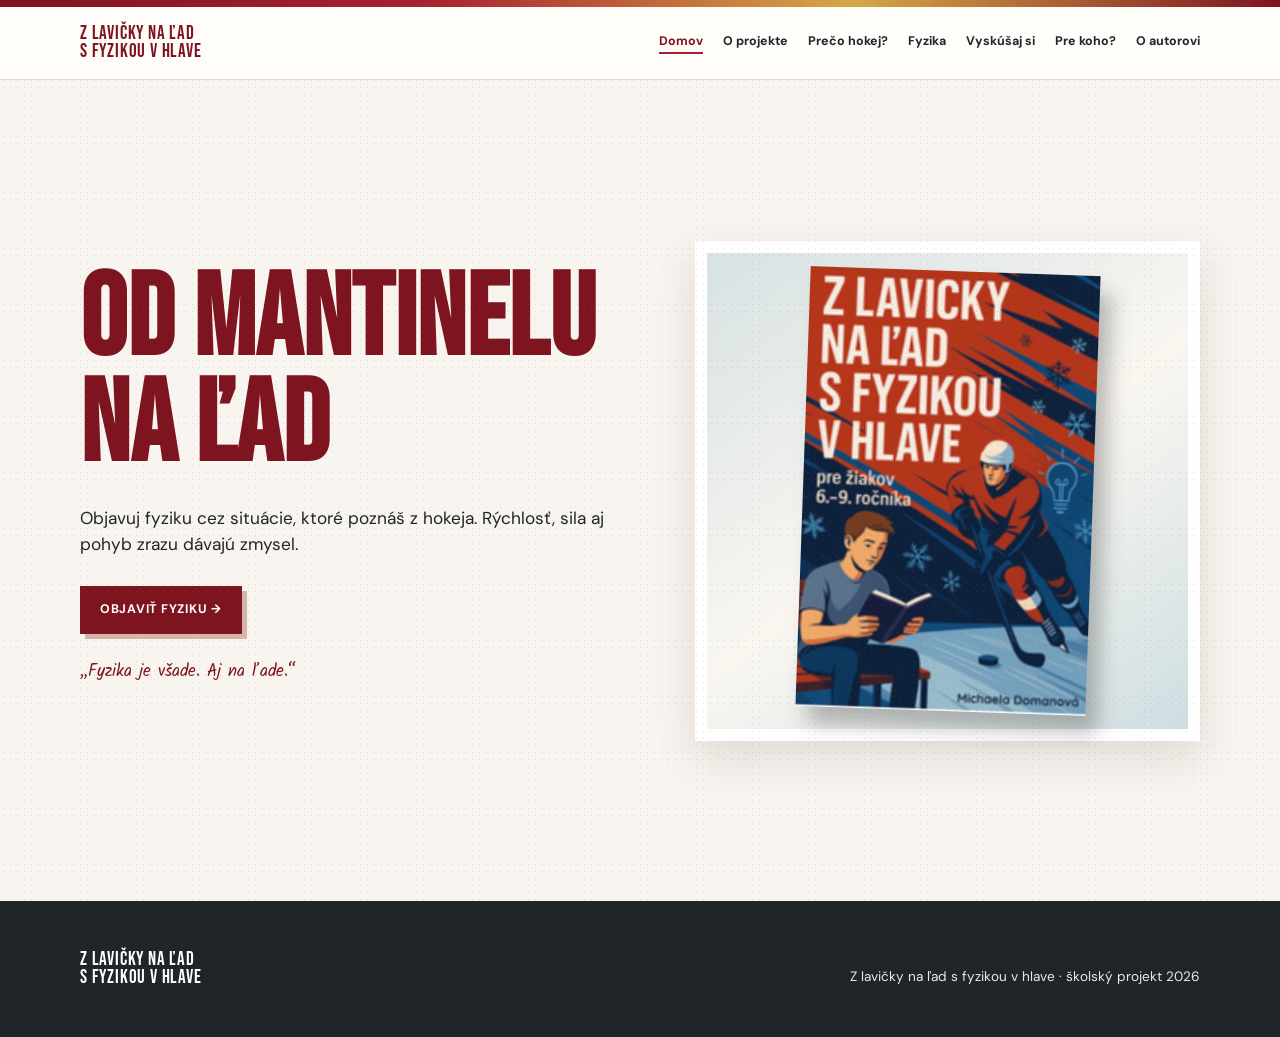
==== index.html @ c888307f "Pridať podstránku O autorovi" ====
<!doctype html><html lang="sk"><head><meta charset="utf-8"><meta name="viewport" content="width=device-width,initial-scale=1"><meta name="description" content="Z lavičky na ľad s fyzikou v hlave – školský projekt o fyzike v hokeji."><title>Z lavičky na ľad s fyzikou v hlave</title><link rel="stylesheet" href="styles.css"></head><body><div class="topline"></div><header><nav class="container"><a class="brand" href="index.html">Z LAVIČKY NA ĽAD<br>S FYZIKOU V HLAVE</a><div class="links"><a class="active" href="index.html">Domov</a><a href="o-projekte.html">O projekte</a><a href="preco-hokej.html">Prečo hokej?</a><a href="fyzika.html">Fyzika</a><a href="vyskusaj-si.html">Vyskúšaj si</a><a href="pre-koho.html">Pre koho?</a><a href="o-autorovi.html">O autorovi</a></div></nav></header><main><section class="hero container"><div><h1>OD MANTINELU<br>NA ĽAD</h1><p>Objavuj fyziku cez situácie, ktoré poznáš z hokeja. Rýchlosť, sila aj pohyb zrazu dávajú zmysel.</p><a class="button" href="fyzika.html">Objaviť fyziku →</a><p class="hand">„Fyzika je všade. Aj na ľade.“</p></div><div class="hero-art"><img class="book-cover" src="obal-knihy.png" alt="Obálka knihy Z lavičky na ľad s fyzikou v hlave"></div></section></main><footer><div class="container"><a class="brand" href="index.html">Z LAVIČKY NA ĽAD<br>S FYZIKOU V HLAVE</a><p>Z lavičky na ľad s fyzikou v hlave · školský projekt 2026</p></div></footer></body></html>
---- styles.css ----
@import url('https://fonts.googleapis.com/css2?family=Bebas+Neue&family=DM+Sans:wght@400;500;600;700&family=Kalam:wght@300;400;700&display=swap');
:root{--wine:#7d1420;--red:#a92130;--ink:#20252a;--cream:#f8f4ef;--paper:#fffdfa;--line:#e4d9d0;--shadow:0 16px 40px rgba(57,35,26,.12)}*{box-sizing:border-box}body{margin:0;font-family:'DM Sans',sans-serif;color:var(--ink);background:var(--cream);line-height:1.55}body:before{content:"";position:fixed;inset:0;pointer-events:none;opacity:.2;background-image:radial-gradient(#7d6255 .55px,transparent .55px);background-size:7px 7px;z-index:5}.container{width:min(1120px,calc(100% - 40px));margin:auto}.topline{height:7px;background:linear-gradient(90deg,var(--wine),var(--red),#d5a847,var(--wine))}header{position:sticky;top:0;z-index:10;background:rgba(255,253,250,.94);backdrop-filter:blur(10px);border-bottom:1px solid var(--line)}nav{min-height:72px;display:flex;align-items:center;justify-content:space-between;gap:24px}.brand{color:var(--wine);font-family:'Bebas Neue',sans-serif;letter-spacing:.8px;font-size:1.2rem;line-height:.95;max-width:190px;text-decoration:none}.links{display:flex;gap:20px;flex-wrap:wrap;justify-content:flex-end}.links a{color:var(--ink);text-decoration:none;font-size:.78rem;font-weight:700}.links a:hover,.links a.active{color:var(--wine);border-bottom:2px solid var(--red)}h1,h2,h3{margin:0;font-family:'Bebas Neue',sans-serif;line-height:.92;letter-spacing:.5px}h1{font-size:clamp(4rem,9vw,8.4rem);color:var(--wine)}h2{font-size:clamp(2.7rem,5vw,4.6rem);color:var(--wine)}h3{font-size:1.65rem;color:var(--wine)}.eyebrow{display:inline-flex;gap:8px;margin-bottom:14px;color:var(--wine);font-size:.78rem;font-weight:700;text-transform:uppercase;letter-spacing:.12em}.eyebrow:before{content:"";width:28px;border-top:3px solid var(--red);margin-top:.55em}.button{display:inline-flex;gap:10px;align-items:center;background:var(--wine);color:#fff;padding:14px 20px;text-decoration:none;text-transform:uppercase;letter-spacing:.06em;font-size:.78rem;font-weight:700;box-shadow:5px 5px 0 #d6b6aa}.hero{min-height:calc(100vh - 79px);display:grid;grid-template-columns:1.06fr .94fr;gap:46px;align-items:center;padding:70px 0}.hero p,.page-hero p{max-width:620px;font-size:1.08rem;margin:25px 0 28px}.hand{font-family:'Kalam',cursive;font-size:1.4rem;color:var(--wine)}.hero-art{min-height:500px;display:grid;place-items:center;background:linear-gradient(145deg,#d8e2e4,#faf7f1 52%,#cfdee2);border:12px solid #fff;box-shadow:var(--shadow)}.book-cover{display:block;width:min(76%,350px);max-height:440px;object-fit:contain;filter:drop-shadow(12px 17px 10px rgba(0,0,0,.25));transform:rotate(2deg)}section{padding:100px 0}.page-hero{padding:85px 0 45px;background:linear-gradient(135deg,#fffdfa,#f2e5dd)}.intro,.steps{display:grid;grid-template-columns:.85fr 1.15fr;gap:70px;align-items:start}.intro p{font-size:1.1rem}.note{border-left:5px solid var(--red);padding:18px 21px;background:#f2e9e1;margin-top:30px;font-family:'Kalam',cursive;font-size:1.2rem;color:var(--wine)}.physics{background:var(--paper);border-block:1px solid var(--line)}.cards{display:grid;grid-template-columns:repeat(4,1fr);gap:16px}.card{background:#f7eeea;padding:22px;min-height:220px;border:1px solid #eee2dc}.card:hover{transform:translateY(-7px);box-shadow:var(--shadow)}.icon{font-size:2.8rem;display:block;margin-bottom:24px}.card p{font-size:.88rem;margin:10px 0}.step-list{display:grid;gap:16px}.step{display:grid;grid-template-columns:48px 1fr;gap:16px;align-items:center;padding:12px 0;border-bottom:1px solid var(--line)}.number{display:grid;place-items:center;width:42px;height:42px;border-radius:50%;background:var(--wine);color:#fff;font-weight:700}.step p{margin:2px 0;font-size:.9rem}.formula{background:var(--wine);color:#fff;padding:38px;box-shadow:var(--shadow)}.formula h3{color:#fff;font-size:2.25rem}.equation{font-family:'Kalam',cursive;font-size:2rem;margin:20px 0;border-block:1px solid rgba(255,255,255,.4);padding:12px 0}.calculator{background:var(--paper)}.calculator-box{max-width:760px;margin:auto;padding:36px;background:#f4ece7;border:1px solid var(--line);box-shadow:var(--shadow)}.fields{display:grid;grid-template-columns:1fr 1fr auto;gap:14px;align-items:end}label{display:grid;gap:7px;color:var(--wine);font-size:.78rem;font-weight:700;text-transform:uppercase}input{width:100%;border:1px solid #cbaaa3;background:#fff;padding:13px;font:inherit}button{border:0;cursor:pointer;font:inherit}.result{min-height:55px;padding-top:15px;font-size:1.15rem;font-weight:700;color:var(--wine)}.audiences{background:linear-gradient(135deg,#edf4f5,#fffdf8)}.audience-grid{display:grid;grid-template-columns:repeat(3,1fr);gap:18px}.audience{background:rgba(255,255,255,.75);padding:28px;border-top:5px solid var(--wine)}.audience:nth-child(2){border-color:#31677a}.audience:nth-child(3){border-color:#345c4a}.audience ul{padding-left:20px;font-size:.9rem}.next-page{display:flex;justify-content:space-between;gap:16px;padding:38px 0 90px;align-items:center}footer{background:#20252a;color:#eee8e3;padding:50px 0}footer .container{display:flex;justify-content:space-between;align-items:end;gap:30px}footer p{margin:0;font-size:.85rem}footer .brand{color:#fff}@media(max-width:800px){.links{gap:12px}.links a{font-size:.7rem}.hero,.intro,.steps{grid-template-columns:1fr;gap:36px}.hero{padding:45px 0}.hero-art{min-height:390px;order:-1}.cards{grid-template-columns:1fr 1fr}.fields,.audience-grid{grid-template-columns:1fr}section{padding:70px 0}}@media(max-width:480px){.container{width:min(100% - 28px,1120px)}nav{padding:12px 0;align-items:flex-start}.brand{font-size:1.05rem}.links{gap:8px;max-width:210px}.links a{font-size:.66rem}.cards{grid-template-columns:1fr}h1{font-size:4rem}.next-page,footer .container{align-items:flex-start;flex-direction:column}}
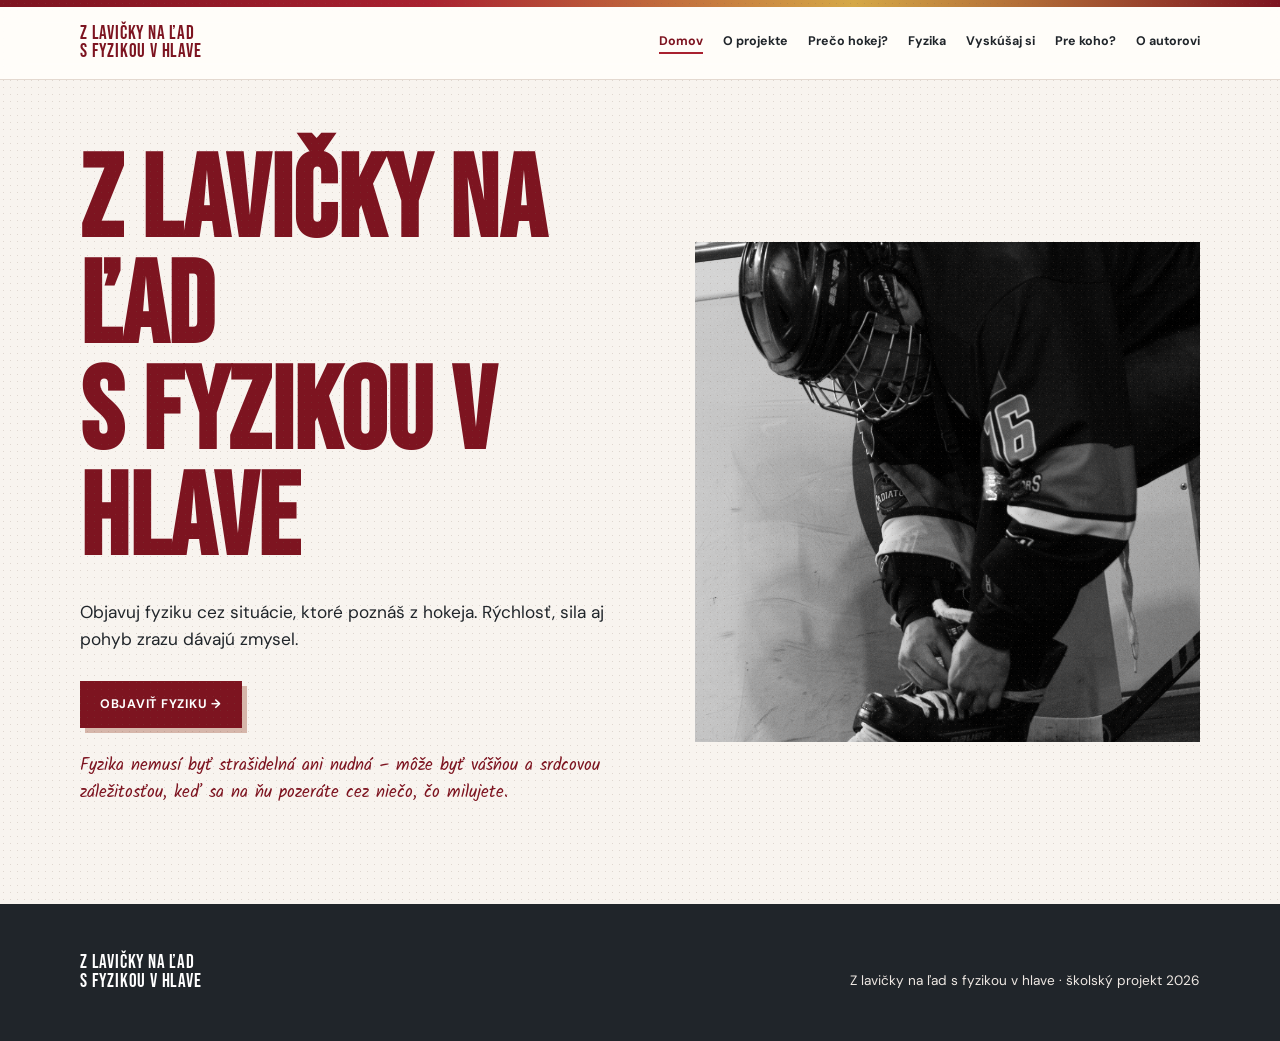
==== commit ad74a126: "Upraviť domovskú stránku" ====
--- a/index.html
+++ b/index.html
@@ -1 +1 @@
-<!doctype html><html lang="sk"><head><meta charset="utf-8"><meta name="viewport" content="width=device-width,initial-scale=1"><meta name="description" content="Z lavičky na ľad s fyzikou v hlave – školský projekt o fyzike v hokeji."><title>Z lavičky na ľad s fyzikou v hlave</title><link rel="stylesheet" href="styles.css"></head><body><div class="topline"></div><header><nav class="container"><a class="brand" href="index.html">Z LAVIČKY NA ĽAD<br>S FYZIKOU V HLAVE</a><div class="links"><a class="active" href="index.html">Domov</a><a href="o-projekte.html">O projekte</a><a href="preco-hokej.html">Prečo hokej?</a><a href="fyzika.html">Fyzika</a><a href="vyskusaj-si.html">Vyskúšaj si</a><a href="pre-koho.html">Pre koho?</a><a href="o-autorovi.html">O autorovi</a></div></nav></header><main><section class="hero container"><div><h1>OD MANTINELU<br>NA ĽAD</h1><p>Objavuj fyziku cez situácie, ktoré poznáš z hokeja. Rýchlosť, sila aj pohyb zrazu dávajú zmysel.</p><a class="button" href="fyzika.html">Objaviť fyziku →</a><p class="hand">„Fyzika je všade. Aj na ľade.“</p></div><div class="hero-art"><img class="book-cover" src="obal-knihy.png" alt="Obálka knihy Z lavičky na ľad s fyzikou v hlave"></div></section></main><footer><div class="container"><a class="brand" href="index.html">Z LAVIČKY NA ĽAD<br>S FYZIKOU V HLAVE</a><p>Z lavičky na ľad s fyzikou v hlave · školský projekt 2026</p></div></footer></body></html>
+<!doctype html><html lang="sk"><head><meta charset="utf-8"><meta name="viewport" content="width=device-width,initial-scale=1"><meta name="description" content="Z lavičky na ľad s fyzikou v hlave – školský projekt o fyzike v hokeji."><title>Z lavičky na ľad s fyzikou v hlave</title><link rel="stylesheet" href="styles.css"></head><body><div class="topline"></div><header><nav class="container"><a class="brand" href="index.html">Z LAVIČKY NA ĽAD<br>S FYZIKOU V HLAVE</a><div class="links"><a class="active" href="index.html">Domov</a><a href="o-projekte.html">O projekte</a><a href="preco-hokej.html">Prečo hokej?</a><a href="fyzika.html">Fyzika</a><a href="vyskusaj-si.html">Vyskúšaj si</a><a href="pre-koho.html">Pre koho?</a><a href="o-autorovi.html">O autorovi</a></div></nav></header><main><section class="hero container"><div><h1>Z LAVIČKY NA ĽAD<br>S FYZIKOU V HLAVE</h1><p>Objavuj fyziku cez situácie, ktoré poznáš z hokeja. Rýchlosť, sila aj pohyb zrazu dávajú zmysel.</p><a class="button" href="fyzika.html">Objaviť fyziku →</a><p class="hand">Fyzika nemusí byť strašidelná ani nudná – môže byť vášňou a srdcovou záležitosťou, keď sa na ňu pozeráte cez niečo, čo milujete.</p></div><div class="hero-art"><img class="hero-photo" src="hokejista.jpg" alt="Hokejista pri obúvaní korčule"></div></section></main><footer><div class="container"><a class="brand" href="index.html">Z LAVIČKY NA ĽAD<br>S FYZIKOU V HLAVE</a><p>Z lavičky na ľad s fyzikou v hlave · školský projekt 2026</p></div></footer></body></html>
--- a/styles.css
+++ b/styles.css
@@ -1,2 +1,2 @@
 @import url('https://fonts.googleapis.com/css2?family=Bebas+Neue&family=DM+Sans:wght@400;500;600;700&family=Kalam:wght@300;400;700&display=swap');
-:root{--wine:#7d1420;--red:#a92130;--ink:#20252a;--cream:#f8f4ef;--paper:#fffdfa;--line:#e4d9d0;--shadow:0 16px 40px rgba(57,35,26,.12)}*{box-sizing:border-box}body{margin:0;font-family:'DM Sans',sans-serif;color:var(--ink);background:var(--cream);line-height:1.55}body:before{content:"";position:fixed;inset:0;pointer-events:none;opacity:.2;background-image:radial-gradient(#7d6255 .55px,transparent .55px);background-size:7px 7px;z-index:5}.container{width:min(1120px,calc(100% - 40px));margin:auto}.topline{height:7px;background:linear-gradient(90deg,var(--wine),var(--red),#d5a847,var(--wine))}header{position:sticky;top:0;z-index:10;background:rgba(255,253,250,.94);backdrop-filter:blur(10px);border-bottom:1px solid var(--line)}nav{min-height:72px;display:flex;align-items:center;justify-content:space-between;gap:24px}.brand{color:var(--wine);font-family:'Bebas Neue',sans-serif;letter-spacing:.8px;font-size:1.2rem;line-height:.95;max-width:190px;text-decoration:none}.links{display:flex;gap:20px;flex-wrap:wrap;justify-content:flex-end}.links a{color:var(--ink);text-decoration:none;font-size:.78rem;font-weight:700}.links a:hover,.links a.active{color:var(--wine);border-bottom:2px solid var(--red)}h1,h2,h3{margin:0;font-family:'Bebas Neue',sans-serif;line-height:.92;letter-spacing:.5px}h1{font-size:clamp(4rem,9vw,8.4rem);color:var(--wine)}h2{font-size:clamp(2.7rem,5vw,4.6rem);color:var(--wine)}h3{font-size:1.65rem;color:var(--wine)}.eyebrow{display:inline-flex;gap:8px;margin-bottom:14px;color:var(--wine);font-size:.78rem;font-weight:700;text-transform:uppercase;letter-spacing:.12em}.eyebrow:before{content:"";width:28px;border-top:3px solid var(--red);margin-top:.55em}.button{display:inline-flex;gap:10px;align-items:center;background:var(--wine);color:#fff;padding:14px 20px;text-decoration:none;text-transform:uppercase;letter-spacing:.06em;font-size:.78rem;font-weight:700;box-shadow:5px 5px 0 #d6b6aa}.hero{min-height:calc(100vh - 79px);display:grid;grid-template-columns:1.06fr .94fr;gap:46px;align-items:center;padding:70px 0}.hero p,.page-hero p{max-width:620px;font-size:1.08rem;margin:25px 0 28px}.hand{font-family:'Kalam',cursive;font-size:1.4rem;color:var(--wine)}.hero-art{min-height:500px;display:grid;place-items:center;background:linear-gradient(145deg,#d8e2e4,#faf7f1 52%,#cfdee2);border:12px solid #fff;box-shadow:var(--shadow)}.book-cover{display:block;width:min(76%,350px);max-height:440px;object-fit:contain;filter:drop-shadow(12px 17px 10px rgba(0,0,0,.25));transform:rotate(2deg)}section{padding:100px 0}.page-hero{padding:85px 0 45px;background:linear-gradient(135deg,#fffdfa,#f2e5dd)}.intro,.steps{display:grid;grid-template-columns:.85fr 1.15fr;gap:70px;align-items:start}.intro p{font-size:1.1rem}.note{border-left:5px solid var(--red);padding:18px 21px;background:#f2e9e1;margin-top:30px;font-family:'Kalam',cursive;font-size:1.2rem;color:var(--wine)}.physics{background:var(--paper);border-block:1px solid var(--line)}.cards{display:grid;grid-template-columns:repeat(4,1fr);gap:16px}.card{background:#f7eeea;padding:22px;min-height:220px;border:1px solid #eee2dc}.card:hover{transform:translateY(-7px);box-shadow:var(--shadow)}.icon{font-size:2.8rem;display:block;margin-bottom:24px}.card p{font-size:.88rem;margin:10px 0}.step-list{display:grid;gap:16px}.step{display:grid;grid-template-columns:48px 1fr;gap:16px;align-items:center;padding:12px 0;border-bottom:1px solid var(--line)}.number{display:grid;place-items:center;width:42px;height:42px;border-radius:50%;background:var(--wine);color:#fff;font-weight:700}.step p{margin:2px 0;font-size:.9rem}.formula{background:var(--wine);color:#fff;padding:38px;box-shadow:var(--shadow)}.formula h3{color:#fff;font-size:2.25rem}.equation{font-family:'Kalam',cursive;font-size:2rem;margin:20px 0;border-block:1px solid rgba(255,255,255,.4);padding:12px 0}.calculator{background:var(--paper)}.calculator-box{max-width:760px;margin:auto;padding:36px;background:#f4ece7;border:1px solid var(--line);box-shadow:var(--shadow)}.fields{display:grid;grid-template-columns:1fr 1fr auto;gap:14px;align-items:end}label{display:grid;gap:7px;color:var(--wine);font-size:.78rem;font-weight:700;text-transform:uppercase}input{width:100%;border:1px solid #cbaaa3;background:#fff;padding:13px;font:inherit}button{border:0;cursor:pointer;font:inherit}.result{min-height:55px;padding-top:15px;font-size:1.15rem;font-weight:700;color:var(--wine)}.audiences{background:linear-gradient(135deg,#edf4f5,#fffdf8)}.audience-grid{display:grid;grid-template-columns:repeat(3,1fr);gap:18px}.audience{background:rgba(255,255,255,.75);padding:28px;border-top:5px solid var(--wine)}.audience:nth-child(2){border-color:#31677a}.audience:nth-child(3){border-color:#345c4a}.audience ul{padding-left:20px;font-size:.9rem}.next-page{display:flex;justify-content:space-between;gap:16px;padding:38px 0 90px;align-items:center}footer{background:#20252a;color:#eee8e3;padding:50px 0}footer .container{display:flex;justify-content:space-between;align-items:end;gap:30px}footer p{margin:0;font-size:.85rem}footer .brand{color:#fff}@media(max-width:800px){.links{gap:12px}.links a{font-size:.7rem}.hero,.intro,.steps{grid-template-columns:1fr;gap:36px}.hero{padding:45px 0}.hero-art{min-height:390px;order:-1}.cards{grid-template-columns:1fr 1fr}.fields,.audience-grid{grid-template-columns:1fr}section{padding:70px 0}}@media(max-width:480px){.container{width:min(100% - 28px,1120px)}nav{padding:12px 0;align-items:flex-start}.brand{font-size:1.05rem}.links{gap:8px;max-width:210px}.links a{font-size:.66rem}.cards{grid-template-columns:1fr}h1{font-size:4rem}.next-page,footer .container{align-items:flex-start;flex-direction:column}}
+:root{--wine:#7d1420;--red:#a92130;--ink:#20252a;--cream:#f8f4ef;--paper:#fffdfa;--line:#e4d9d0;--shadow:0 16px 40px rgba(57,35,26,.12)}*{box-sizing:border-box}body{margin:0;font-family:'DM Sans',sans-serif;color:var(--ink);background:var(--cream);line-height:1.55}body:before{content:"";position:fixed;inset:0;pointer-events:none;opacity:.2;background-image:radial-gradient(#7d6255 .55px,transparent .55px);background-size:7px 7px;z-index:5}.container{width:min(1120px,calc(100% - 40px));margin:auto}.topline{height:7px;background:linear-gradient(90deg,var(--wine),var(--red),#d5a847,var(--wine))}header{position:sticky;top:0;z-index:10;background:rgba(255,253,250,.94);backdrop-filter:blur(10px);border-bottom:1px solid var(--line)}nav{min-height:72px;display:flex;align-items:center;justify-content:space-between;gap:24px}.brand{color:var(--wine);font-family:'Bebas Neue',sans-serif;letter-spacing:.8px;font-size:1.2rem;line-height:.95;max-width:190px;text-decoration:none}.links{display:flex;gap:20px;flex-wrap:wrap;justify-content:flex-end}.links a{color:var(--ink);text-decoration:none;font-size:.78rem;font-weight:700}.links a:hover,.links a.active{color:var(--wine);border-bottom:2px solid var(--red)}h1,h2,h3{margin:0;font-family:'Bebas Neue',sans-serif;line-height:.92;letter-spacing:.5px}h1{font-size:clamp(4rem,9vw,8.4rem);color:var(--wine)}h2{font-size:clamp(2.7rem,5vw,4.6rem);color:var(--wine)}h3{font-size:1.65rem;color:var(--wine)}.eyebrow{display:inline-flex;gap:8px;margin-bottom:14px;color:var(--wine);font-size:.78rem;font-weight:700;text-transform:uppercase;letter-spacing:.12em}.eyebrow:before{content:"";width:28px;border-top:3px solid var(--red);margin-top:.55em}.button{display:inline-flex;gap:10px;align-items:center;background:var(--wine);color:#fff;padding:14px 20px;text-decoration:none;text-transform:uppercase;letter-spacing:.06em;font-size:.78rem;font-weight:700;box-shadow:5px 5px 0 #d6b6aa}.hero{min-height:calc(100vh - 79px);display:grid;grid-template-columns:1.06fr .94fr;gap:46px;align-items:center;padding:70px 0}.hero p,.page-hero p{max-width:620px;font-size:1.08rem;margin:25px 0 28px}.hand{font-family:'Kalam',cursive;font-size:1.4rem;color:var(--wine)}.hero-art{min-height:500px;display:grid;place-items:center;overflow:hidden;background:transparent;border:0;box-shadow:none}.hero-photo{display:block;width:100%;height:500px;object-fit:cover;object-position:center;filter:grayscale(1)}.book-cover{display:block;width:min(76%,350px);max-height:440px;object-fit:contain;filter:drop-shadow(12px 17px 10px rgba(0,0,0,.25));transform:rotate(2deg)}section{padding:100px 0}.page-hero{padding:85px 0 45px;background:linear-gradient(135deg,#fffdfa,#f2e5dd)}.intro,.steps{display:grid;grid-template-columns:.85fr 1.15fr;gap:70px;align-items:start}.intro p{font-size:1.1rem}.note{border-left:5px solid var(--red);padding:18px 21px;background:#f2e9e1;margin-top:30px;font-family:'Kalam',cursive;font-size:1.2rem;color:var(--wine)}.physics{background:var(--paper);border-block:1px solid var(--line)}.cards{display:grid;grid-template-columns:repeat(4,1fr);gap:16px}.card{background:#f7eeea;padding:22px;min-height:220px;border:1px solid #eee2dc}.card:hover{transform:translateY(-7px);box-shadow:var(--shadow)}.icon{font-size:2.8rem;display:block;margin-bottom:24px}.card p{font-size:.88rem;margin:10px 0}.step-list{display:grid;gap:16px}.step{display:grid;grid-template-columns:48px 1fr;gap:16px;align-items:center;padding:12px 0;border-bottom:1px solid var(--line)}.number{display:grid;place-items:center;width:42px;height:42px;border-radius:50%;background:var(--wine);color:#fff;font-weight:700}.step p{margin:2px 0;font-size:.9rem}.formula{background:var(--wine);color:#fff;padding:38px;box-shadow:var(--shadow)}.formula h3{color:#fff;font-size:2.25rem}.equation{font-family:'Kalam',cursive;font-size:2rem;margin:20px 0;border-block:1px solid rgba(255,255,255,.4);padding:12px 0}.calculator{background:var(--paper)}.calculator-box{max-width:760px;margin:auto;padding:36px;background:#f4ece7;border:1px solid var(--line);box-shadow:var(--shadow)}.fields{display:grid;grid-template-columns:1fr 1fr auto;gap:14px;align-items:end}label{display:grid;gap:7px;color:var(--wine);font-size:.78rem;font-weight:700;text-transform:uppercase}input{width:100%;border:1px solid #cbaaa3;background:#fff;padding:13px;font:inherit}button{border:0;cursor:pointer;font:inherit}.result{min-height:55px;padding-top:15px;font-size:1.15rem;font-weight:700;color:var(--wine)}.audiences{background:linear-gradient(135deg,#edf4f5,#fffdf8)}.audience-grid{display:grid;grid-template-columns:repeat(3,1fr);gap:18px}.audience{background:rgba(255,255,255,.75);padding:28px;border-top:5px solid var(--wine)}.audience:nth-child(2){border-color:#31677a}.audience:nth-child(3){border-color:#345c4a}.audience ul{padding-left:20px;font-size:.9rem}.next-page{display:flex;justify-content:space-between;gap:16px;padding:38px 0 90px;align-items:center}footer{background:#20252a;color:#eee8e3;padding:50px 0}footer .container{display:flex;justify-content:space-between;align-items:end;gap:30px}footer p{margin:0;font-size:.85rem}footer .brand{color:#fff}@media(max-width:800px){.links{gap:12px}.links a{font-size:.7rem}.hero,.intro,.steps{grid-template-columns:1fr;gap:36px}.hero{padding:45px 0}.hero-art{min-height:390px;order:-1}.cards{grid-template-columns:1fr 1fr}.fields,.audience-grid{grid-template-columns:1fr}section{padding:70px 0}}@media(max-width:480px){.container{width:min(100% - 28px,1120px)}nav{padding:12px 0;align-items:flex-start}.brand{font-size:1.05rem}.links{gap:8px;max-width:210px}.links a{font-size:.66rem}.cards{grid-template-columns:1fr}h1{font-size:4rem}.next-page,footer .container{align-items:flex-start;flex-direction:column}}
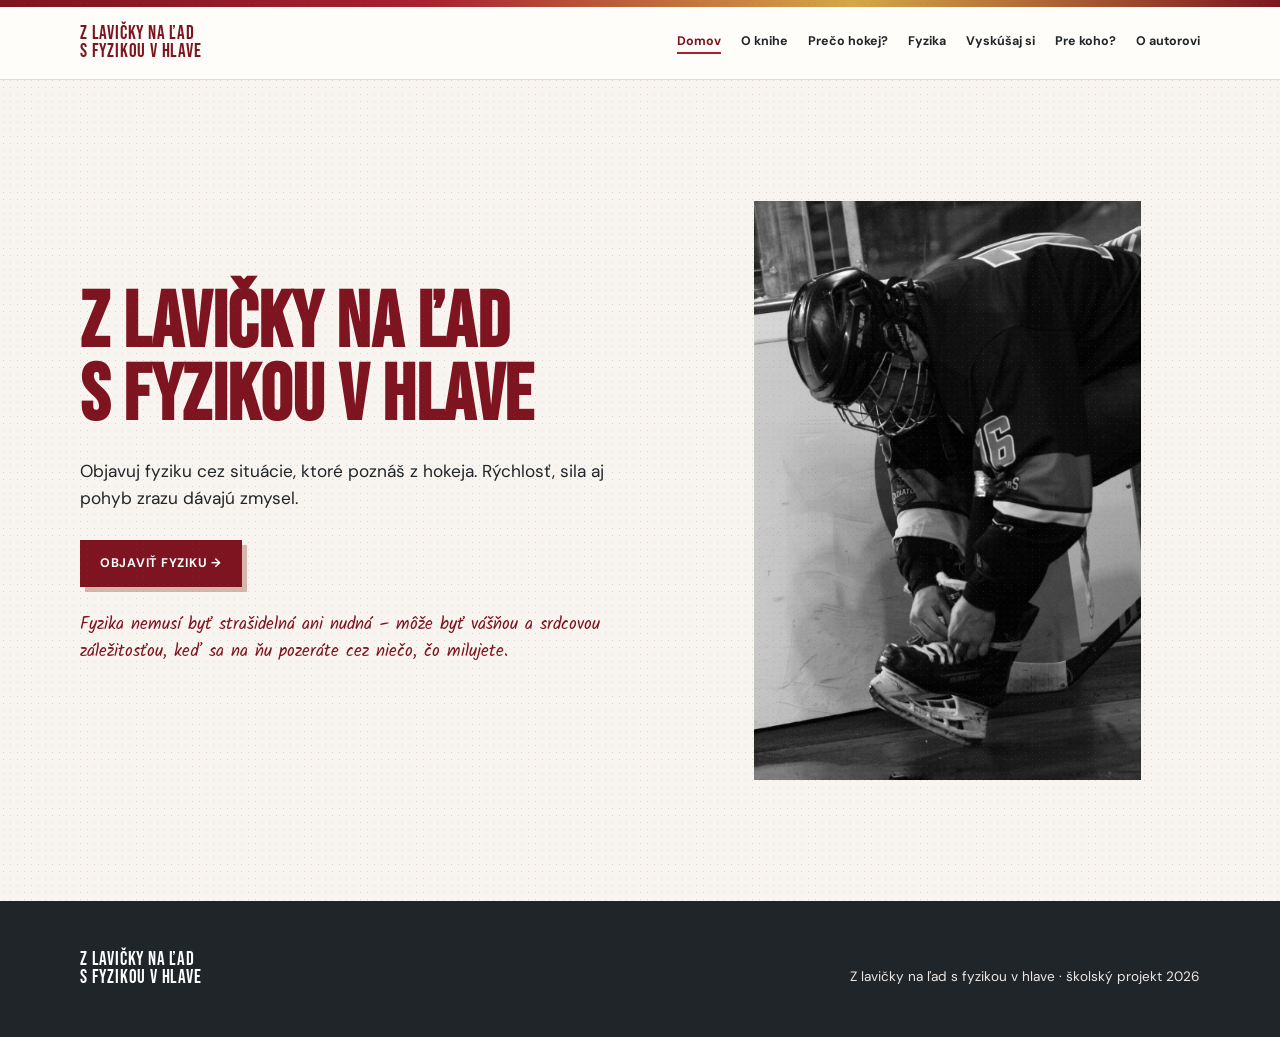
==== commit 78aaad8e: "Upraviť podstránku O knihe" ====
--- a/index.html
+++ b/index.html
@@ -1 +1 @@
-<!doctype html><html lang="sk"><head><meta charset="utf-8"><meta name="viewport" content="width=device-width,initial-scale=1"><meta name="description" content="Z lavičky na ľad s fyzikou v hlave – školský projekt o fyzike v hokeji."><title>Z lavičky na ľad s fyzikou v hlave</title><link rel="stylesheet" href="styles.css"></head><body><div class="topline"></div><header><nav class="container"><a class="brand" href="index.html">Z LAVIČKY NA ĽAD<br>S FYZIKOU V HLAVE</a><div class="links"><a class="active" href="index.html">Domov</a><a href="o-projekte.html">O projekte</a><a href="preco-hokej.html">Prečo hokej?</a><a href="fyzika.html">Fyzika</a><a href="vyskusaj-si.html">Vyskúšaj si</a><a href="pre-koho.html">Pre koho?</a><a href="o-autorovi.html">O autorovi</a></div></nav></header><main><section class="hero container"><div><h1>Z LAVIČKY NA ĽAD<br>S FYZIKOU V HLAVE</h1><p>Objavuj fyziku cez situácie, ktoré poznáš z hokeja. Rýchlosť, sila aj pohyb zrazu dávajú zmysel.</p><a class="button" href="fyzika.html">Objaviť fyziku →</a><p class="hand">Fyzika nemusí byť strašidelná ani nudná – môže byť vášňou a srdcovou záležitosťou, keď sa na ňu pozeráte cez niečo, čo milujete.</p></div><div class="hero-art"><img class="hero-photo" src="hokejista.jpg" alt="Hokejista pri obúvaní korčule"></div></section></main><footer><div class="container"><a class="brand" href="index.html">Z LAVIČKY NA ĽAD<br>S FYZIKOU V HLAVE</a><p>Z lavičky na ľad s fyzikou v hlave · školský projekt 2026</p></div></footer></body></html>
+<!doctype html><html lang="sk"><head><meta charset="utf-8"><meta name="viewport" content="width=device-width,initial-scale=1"><meta name="description" content="Z lavičky na ľad s fyzikou v hlave – školský projekt o fyzike v hokeji."><title>Z lavičky na ľad s fyzikou v hlave</title><link rel="stylesheet" href="styles.css"></head><body><div class="topline"></div><header><nav class="container"><a class="brand" href="index.html">Z LAVIČKY NA ĽAD<br>S FYZIKOU V HLAVE</a><div class="links"><a class="active" href="index.html">Domov</a><a href="o-projekte.html">O knihe</a><a href="preco-hokej.html">Prečo hokej?</a><a href="fyzika.html">Fyzika</a><a href="vyskusaj-si.html">Vyskúšaj si</a><a href="pre-koho.html">Pre koho?</a><a href="o-autorovi.html">O autorovi</a></div></nav></header><main><section class="hero container"><div><h1>Z LAVIČKY NA ĽAD<br>S FYZIKOU V HLAVE</h1><p>Objavuj fyziku cez situácie, ktoré poznáš z hokeja. Rýchlosť, sila aj pohyb zrazu dávajú zmysel.</p><a class="button" href="fyzika.html">Objaviť fyziku →</a><p class="hand">Fyzika nemusí byť strašidelná ani nudná – môže byť vášňou a srdcovou záležitosťou, keď sa na ňu pozeráte cez niečo, čo milujete.</p></div><div class="hero-art"><img class="hero-photo" src="hokejista.jpg" alt="Hokejista pri obúvaní korčule"></div></section></main><footer><div class="container"><a class="brand" href="index.html">Z LAVIČKY NA ĽAD<br>S FYZIKOU V HLAVE</a><p>Z lavičky na ľad s fyzikou v hlave · školský projekt 2026</p></div></footer></body></html>
--- a/styles.css
+++ b/styles.css
@@ -1,2 +1,82 @@
 @import url('https://fonts.googleapis.com/css2?family=Bebas+Neue&family=DM+Sans:wght@400;500;600;700&family=Kalam:wght@300;400;700&display=swap');
-:root{--wine:#7d1420;--red:#a92130;--ink:#20252a;--cream:#f8f4ef;--paper:#fffdfa;--line:#e4d9d0;--shadow:0 16px 40px rgba(57,35,26,.12)}*{box-sizing:border-box}body{margin:0;font-family:'DM Sans',sans-serif;color:var(--ink);background:var(--cream);line-height:1.55}body:before{content:"";position:fixed;inset:0;pointer-events:none;opacity:.2;background-image:radial-gradient(#7d6255 .55px,transparent .55px);background-size:7px 7px;z-index:5}.container{width:min(1120px,calc(100% - 40px));margin:auto}.topline{height:7px;background:linear-gradient(90deg,var(--wine),var(--red),#d5a847,var(--wine))}header{position:sticky;top:0;z-index:10;background:rgba(255,253,250,.94);backdrop-filter:blur(10px);border-bottom:1px solid var(--line)}nav{min-height:72px;display:flex;align-items:center;justify-content:space-between;gap:24px}.brand{color:var(--wine);font-family:'Bebas Neue',sans-serif;letter-spacing:.8px;font-size:1.2rem;line-height:.95;max-width:190px;text-decoration:none}.links{display:flex;gap:20px;flex-wrap:wrap;justify-content:flex-end}.links a{color:var(--ink);text-decoration:none;font-size:.78rem;font-weight:700}.links a:hover,.links a.active{color:var(--wine);border-bottom:2px solid var(--red)}h1,h2,h3{margin:0;font-family:'Bebas Neue',sans-serif;line-height:.92;letter-spacing:.5px}h1{font-size:clamp(4rem,9vw,8.4rem);color:var(--wine)}h2{font-size:clamp(2.7rem,5vw,4.6rem);color:var(--wine)}h3{font-size:1.65rem;color:var(--wine)}.eyebrow{display:inline-flex;gap:8px;margin-bottom:14px;color:var(--wine);font-size:.78rem;font-weight:700;text-transform:uppercase;letter-spacing:.12em}.eyebrow:before{content:"";width:28px;border-top:3px solid var(--red);margin-top:.55em}.button{display:inline-flex;gap:10px;align-items:center;background:var(--wine);color:#fff;padding:14px 20px;text-decoration:none;text-transform:uppercase;letter-spacing:.06em;font-size:.78rem;font-weight:700;box-shadow:5px 5px 0 #d6b6aa}.hero{min-height:calc(100vh - 79px);display:grid;grid-template-columns:1.06fr .94fr;gap:46px;align-items:center;padding:70px 0}.hero p,.page-hero p{max-width:620px;font-size:1.08rem;margin:25px 0 28px}.hand{font-family:'Kalam',cursive;font-size:1.4rem;color:var(--wine)}.hero-art{min-height:500px;display:grid;place-items:center;overflow:hidden;background:transparent;border:0;box-shadow:none}.hero-photo{display:block;width:100%;height:500px;object-fit:cover;object-position:center;filter:grayscale(1)}.book-cover{display:block;width:min(76%,350px);max-height:440px;object-fit:contain;filter:drop-shadow(12px 17px 10px rgba(0,0,0,.25));transform:rotate(2deg)}section{padding:100px 0}.page-hero{padding:85px 0 45px;background:linear-gradient(135deg,#fffdfa,#f2e5dd)}.intro,.steps{display:grid;grid-template-columns:.85fr 1.15fr;gap:70px;align-items:start}.intro p{font-size:1.1rem}.note{border-left:5px solid var(--red);padding:18px 21px;background:#f2e9e1;margin-top:30px;font-family:'Kalam',cursive;font-size:1.2rem;color:var(--wine)}.physics{background:var(--paper);border-block:1px solid var(--line)}.cards{display:grid;grid-template-columns:repeat(4,1fr);gap:16px}.card{background:#f7eeea;padding:22px;min-height:220px;border:1px solid #eee2dc}.card:hover{transform:translateY(-7px);box-shadow:var(--shadow)}.icon{font-size:2.8rem;display:block;margin-bottom:24px}.card p{font-size:.88rem;margin:10px 0}.step-list{display:grid;gap:16px}.step{display:grid;grid-template-columns:48px 1fr;gap:16px;align-items:center;padding:12px 0;border-bottom:1px solid var(--line)}.number{display:grid;place-items:center;width:42px;height:42px;border-radius:50%;background:var(--wine);color:#fff;font-weight:700}.step p{margin:2px 0;font-size:.9rem}.formula{background:var(--wine);color:#fff;padding:38px;box-shadow:var(--shadow)}.formula h3{color:#fff;font-size:2.25rem}.equation{font-family:'Kalam',cursive;font-size:2rem;margin:20px 0;border-block:1px solid rgba(255,255,255,.4);padding:12px 0}.calculator{background:var(--paper)}.calculator-box{max-width:760px;margin:auto;padding:36px;background:#f4ece7;border:1px solid var(--line);box-shadow:var(--shadow)}.fields{display:grid;grid-template-columns:1fr 1fr auto;gap:14px;align-items:end}label{display:grid;gap:7px;color:var(--wine);font-size:.78rem;font-weight:700;text-transform:uppercase}input{width:100%;border:1px solid #cbaaa3;background:#fff;padding:13px;font:inherit}button{border:0;cursor:pointer;font:inherit}.result{min-height:55px;padding-top:15px;font-size:1.15rem;font-weight:700;color:var(--wine)}.audiences{background:linear-gradient(135deg,#edf4f5,#fffdf8)}.audience-grid{display:grid;grid-template-columns:repeat(3,1fr);gap:18px}.audience{background:rgba(255,255,255,.75);padding:28px;border-top:5px solid var(--wine)}.audience:nth-child(2){border-color:#31677a}.audience:nth-child(3){border-color:#345c4a}.audience ul{padding-left:20px;font-size:.9rem}.next-page{display:flex;justify-content:space-between;gap:16px;padding:38px 0 90px;align-items:center}footer{background:#20252a;color:#eee8e3;padding:50px 0}footer .container{display:flex;justify-content:space-between;align-items:end;gap:30px}footer p{margin:0;font-size:.85rem}footer .brand{color:#fff}@media(max-width:800px){.links{gap:12px}.links a{font-size:.7rem}.hero,.intro,.steps{grid-template-columns:1fr;gap:36px}.hero{padding:45px 0}.hero-art{min-height:390px;order:-1}.cards{grid-template-columns:1fr 1fr}.fields,.audience-grid{grid-template-columns:1fr}section{padding:70px 0}}@media(max-width:480px){.container{width:min(100% - 28px,1120px)}nav{padding:12px 0;align-items:flex-start}.brand{font-size:1.05rem}.links{gap:8px;max-width:210px}.links a{font-size:.66rem}.cards{grid-template-columns:1fr}h1{font-size:4rem}.next-page,footer .container{align-items:flex-start;flex-direction:column}}
+:root{--wine:#7d1420;--red:#a92130;--ink:#20252a;--cream:#f8f4ef;--paper:#fffdfa;--line:#e4d9d0;--shadow:0 16px 40px rgba(57,35,26,.12)}
+*{box-sizing:border-box}
+body{margin:0;font-family:'DM Sans',sans-serif;color:var(--ink);background:var(--cream);line-height:1.55}
+body:before{content:"";position:fixed;inset:0;pointer-events:none;opacity:.2;background-image:radial-gradient(#7d6255 .55px,transparent .55px);background-size:7px 7px;z-index:5}
+.container{width:min(1120px,calc(100% - 40px));margin:auto}
+.topline{height:7px;background:linear-gradient(90deg,var(--wine),var(--red),#d5a847,var(--wine))}
+header{position:sticky;top:0;z-index:10;background:rgba(255,253,250,.94);backdrop-filter:blur(10px);border-bottom:1px solid var(--line)}
+nav{min-height:72px;display:flex;align-items:center;justify-content:space-between;gap:24px}
+.brand{color:var(--wine);font-family:'Bebas Neue',sans-serif;letter-spacing:.8px;font-size:1.2rem;line-height:.95;max-width:190px;text-decoration:none}
+.links{display:flex;gap:20px;flex-wrap:wrap;justify-content:flex-end}
+.links a{color:var(--ink);text-decoration:none;font-size:.78rem;font-weight:700}
+.links a:hover,.links a.active{color:var(--wine);border-bottom:2px solid var(--red)}
+h1,h2,h3{margin:0;font-family:'Bebas Neue',sans-serif;line-height:.92;letter-spacing:.5px}
+h1{font-size:clamp(3.5rem,6.2vw,6.4rem);color:var(--wine)}
+h2{font-size:clamp(2.7rem,5vw,4.6rem);color:var(--wine)}
+h3{font-size:1.65rem;color:var(--wine)}
+.eyebrow{display:inline-flex;gap:8px;margin-bottom:14px;color:var(--wine);font-size:.78rem;font-weight:700;text-transform:uppercase;letter-spacing:.12em}
+.eyebrow:before{content:"";width:28px;border-top:3px solid var(--red);margin-top:.55em}
+.button{display:inline-flex;gap:10px;align-items:center;background:var(--wine);color:#fff;padding:14px 20px;text-decoration:none;text-transform:uppercase;letter-spacing:.06em;font-size:.78rem;font-weight:700;box-shadow:5px 5px 0 #d6b6aa}
+.hero{min-height:calc(100vh - 79px);display:grid;grid-template-columns:1.06fr .94fr;gap:46px;align-items:center;padding:70px 0}
+.hero p,.page-hero p{max-width:620px;font-size:1.08rem;margin:25px 0 28px}
+.hand{font-family:'Kalam',cursive;font-size:1.4rem;color:var(--wine)}
+.hero-art{min-height:500px;display:grid;place-items:center;background:transparent;border:0;box-shadow:none}
+.hero-photo{display:block;width:auto;max-width:100%;height:min(580px,70vh);object-fit:contain;filter:grayscale(1)}
+.book-cover{display:block;width:min(76%,350px);max-height:440px;object-fit:contain;filter:drop-shadow(12px 17px 10px rgba(0,0,0,.25));transform:rotate(2deg)}
+.project-book{text-align:center}
+.project-book .book-cover{margin:48px auto 0;transform:none}
+section{padding:100px 0}
+.page-hero{padding:85px 0 45px;background:linear-gradient(135deg,#fffdfa,#f2e5dd)}
+.intro,.steps{display:grid;grid-template-columns:.85fr 1.15fr;gap:70px;align-items:start}
+.intro p{font-size:1.1rem}
+.note{border-left:5px solid var(--red);padding:18px 21px;background:#f2e9e1;margin-top:30px;font-family:'Kalam',cursive;font-size:1.2rem;color:var(--wine)}
+.physics{background:var(--paper);border-block:1px solid var(--line)}
+.cards{display:grid;grid-template-columns:repeat(4,1fr);gap:16px}
+.card{background:#f7eeea;padding:22px;min-height:220px;border:1px solid #eee2dc}
+.card:hover{transform:translateY(-7px);box-shadow:var(--shadow)}
+.icon{font-size:2.8rem;display:block;margin-bottom:24px}
+.card p{font-size:.88rem;margin:10px 0}
+.step-list{display:grid;gap:16px}
+.step{display:grid;grid-template-columns:48px 1fr;gap:16px;align-items:center;padding:12px 0;border-bottom:1px solid var(--line)}
+.number{display:grid;place-items:center;width:42px;height:42px;border-radius:50%;background:var(--wine);color:#fff;font-weight:700}
+.step p{margin:2px 0;font-size:.9rem}
+.formula{background:var(--wine);color:#fff;padding:38px;box-shadow:var(--shadow)}
+.formula h3{color:#fff;font-size:2.25rem}
+.equation{font-family:'Kalam',cursive;font-size:2rem;margin:20px 0;border-block:1px solid rgba(255,255,255,.4);padding:12px 0}
+.calculator{background:var(--paper)}
+.calculator-box{max-width:760px;margin:auto;padding:36px;background:#f4ece7;border:1px solid var(--line);box-shadow:var(--shadow)}
+.fields{display:grid;grid-template-columns:1fr 1fr auto;gap:14px;align-items:end}
+label{display:grid;gap:7px;color:var(--wine);font-size:.78rem;font-weight:700;text-transform:uppercase}
+input{width:100%;border:1px solid #cbaaa3;background:#fff;padding:13px;font:inherit}
+button{border:0;cursor:pointer;font:inherit}
+.result{min-height:55px;padding-top:15px;font-size:1.15rem;font-weight:700;color:var(--wine)}
+.audiences{background:linear-gradient(135deg,#edf4f5,#fffdf8)}
+.audience-grid{display:grid;grid-template-columns:repeat(3,1fr);gap:18px}
+.audience{background:rgba(255,255,255,.75);padding:28px;border-top:5px solid var(--wine)}
+.audience:nth-child(2){border-color:#31677a}
+.audience:nth-child(3){border-color:#345c4a}
+.audience ul{padding-left:20px;font-size:.9rem}
+.next-page{display:flex;justify-content:space-between;gap:16px;padding:38px 0 90px;align-items:center}
+footer{background:#20252a;color:#eee8e3;padding:50px 0}
+footer .container{display:flex;justify-content:space-between;align-items:end;gap:30px}
+footer p{margin:0;font-size:.85rem}
+footer .brand{color:#fff}
+@media(max-width:800px){.links{gap:12px}
+.links a{font-size:.7rem}
+.intro,.steps{grid-template-columns:1fr;gap:36px}
+.hero{grid-template-columns:1.06fr .94fr;gap:20px;padding:45px 0}
+.hero-art{min-height:390px}
+.cards{grid-template-columns:1fr 1fr}
+.fields,.audience-grid{grid-template-columns:1fr}
+section{padding:70px 0}
+}
+@media(max-width:480px){.container{width:min(100% - 28px,1120px)}
+nav{padding:12px 0;align-items:flex-start}
+.brand{font-size:1.05rem}
+.links{gap:8px;max-width:210px}
+.links a{font-size:.66rem}
+.cards{grid-template-columns:1fr}
+h1{font-size:2.8rem}
+.next-page,footer .container{align-items:flex-start;flex-direction:column}
+}
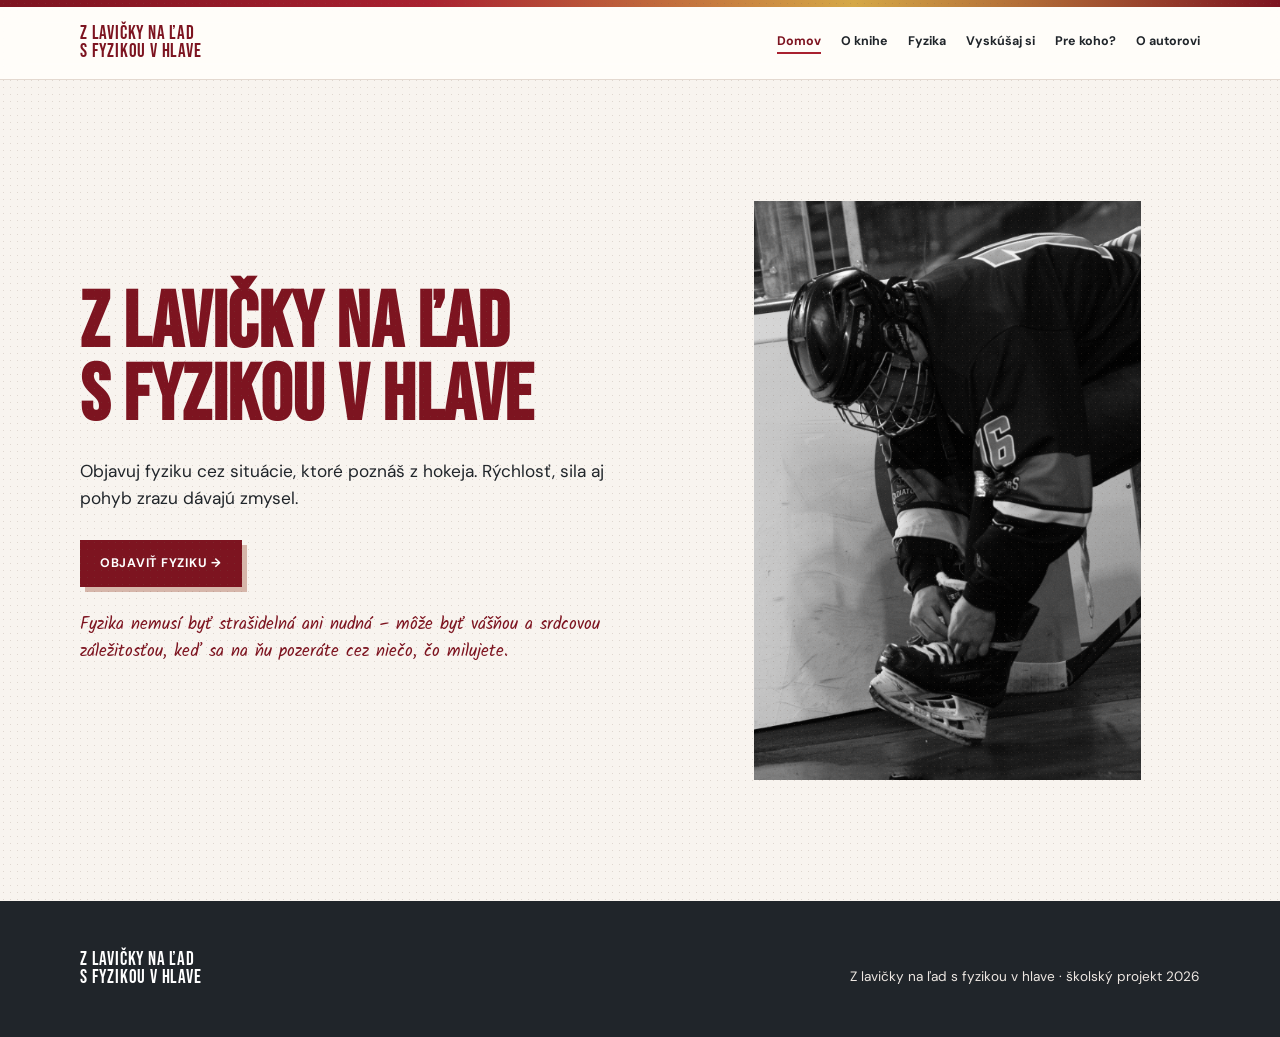
==== commit 32ae79dd: "Odstrániť podstránku Prečo hokej" ====
--- a/index.html
+++ b/index.html
@@ -1 +1 @@
-<!doctype html><html lang="sk"><head><meta charset="utf-8"><meta name="viewport" content="width=device-width,initial-scale=1"><meta name="description" content="Z lavičky na ľad s fyzikou v hlave – školský projekt o fyzike v hokeji."><title>Z lavičky na ľad s fyzikou v hlave</title><link rel="stylesheet" href="styles.css"></head><body><div class="topline"></div><header><nav class="container"><a class="brand" href="index.html">Z LAVIČKY NA ĽAD<br>S FYZIKOU V HLAVE</a><div class="links"><a class="active" href="index.html">Domov</a><a href="o-projekte.html">O knihe</a><a href="preco-hokej.html">Prečo hokej?</a><a href="fyzika.html">Fyzika</a><a href="vyskusaj-si.html">Vyskúšaj si</a><a href="pre-koho.html">Pre koho?</a><a href="o-autorovi.html">O autorovi</a></div></nav></header><main><section class="hero container"><div><h1>Z LAVIČKY NA ĽAD<br>S FYZIKOU V HLAVE</h1><p>Objavuj fyziku cez situácie, ktoré poznáš z hokeja. Rýchlosť, sila aj pohyb zrazu dávajú zmysel.</p><a class="button" href="fyzika.html">Objaviť fyziku →</a><p class="hand">Fyzika nemusí byť strašidelná ani nudná – môže byť vášňou a srdcovou záležitosťou, keď sa na ňu pozeráte cez niečo, čo milujete.</p></div><div class="hero-art"><img class="hero-photo" src="hokejista.jpg" alt="Hokejista pri obúvaní korčule"></div></section></main><footer><div class="container"><a class="brand" href="index.html">Z LAVIČKY NA ĽAD<br>S FYZIKOU V HLAVE</a><p>Z lavičky na ľad s fyzikou v hlave · školský projekt 2026</p></div></footer></body></html>
+<!doctype html><html lang="sk"><head><meta charset="utf-8"><meta name="viewport" content="width=device-width,initial-scale=1"><meta name="description" content="Z lavičky na ľad s fyzikou v hlave – školský projekt o fyzike v hokeji."><title>Z lavičky na ľad s fyzikou v hlave</title><link rel="stylesheet" href="styles.css"></head><body><div class="topline"></div><header><nav class="container"><a class="brand" href="index.html">Z LAVIČKY NA ĽAD<br>S FYZIKOU V HLAVE</a><div class="links"><a class="active" href="index.html">Domov</a><a href="o-projekte.html">O knihe</a><a href="fyzika.html">Fyzika</a><a href="vyskusaj-si.html">Vyskúšaj si</a><a href="pre-koho.html">Pre koho?</a><a href="o-autorovi.html">O autorovi</a></div></nav></header><main><section class="hero container"><div><h1>Z LAVIČKY NA ĽAD<br>S FYZIKOU V HLAVE</h1><p>Objavuj fyziku cez situácie, ktoré poznáš z hokeja. Rýchlosť, sila aj pohyb zrazu dávajú zmysel.</p><a class="button" href="fyzika.html">Objaviť fyziku →</a><p class="hand">Fyzika nemusí byť strašidelná ani nudná – môže byť vášňou a srdcovou záležitosťou, keď sa na ňu pozeráte cez niečo, čo milujete.</p></div><div class="hero-art"><img class="hero-photo" src="hokejista.jpg" alt="Hokejista pri obúvaní korčule"></div></section></main><footer><div class="container"><a class="brand" href="index.html">Z LAVIČKY NA ĽAD<br>S FYZIKOU V HLAVE</a><p>Z lavičky na ľad s fyzikou v hlave · školský projekt 2026</p></div></footer></body></html>
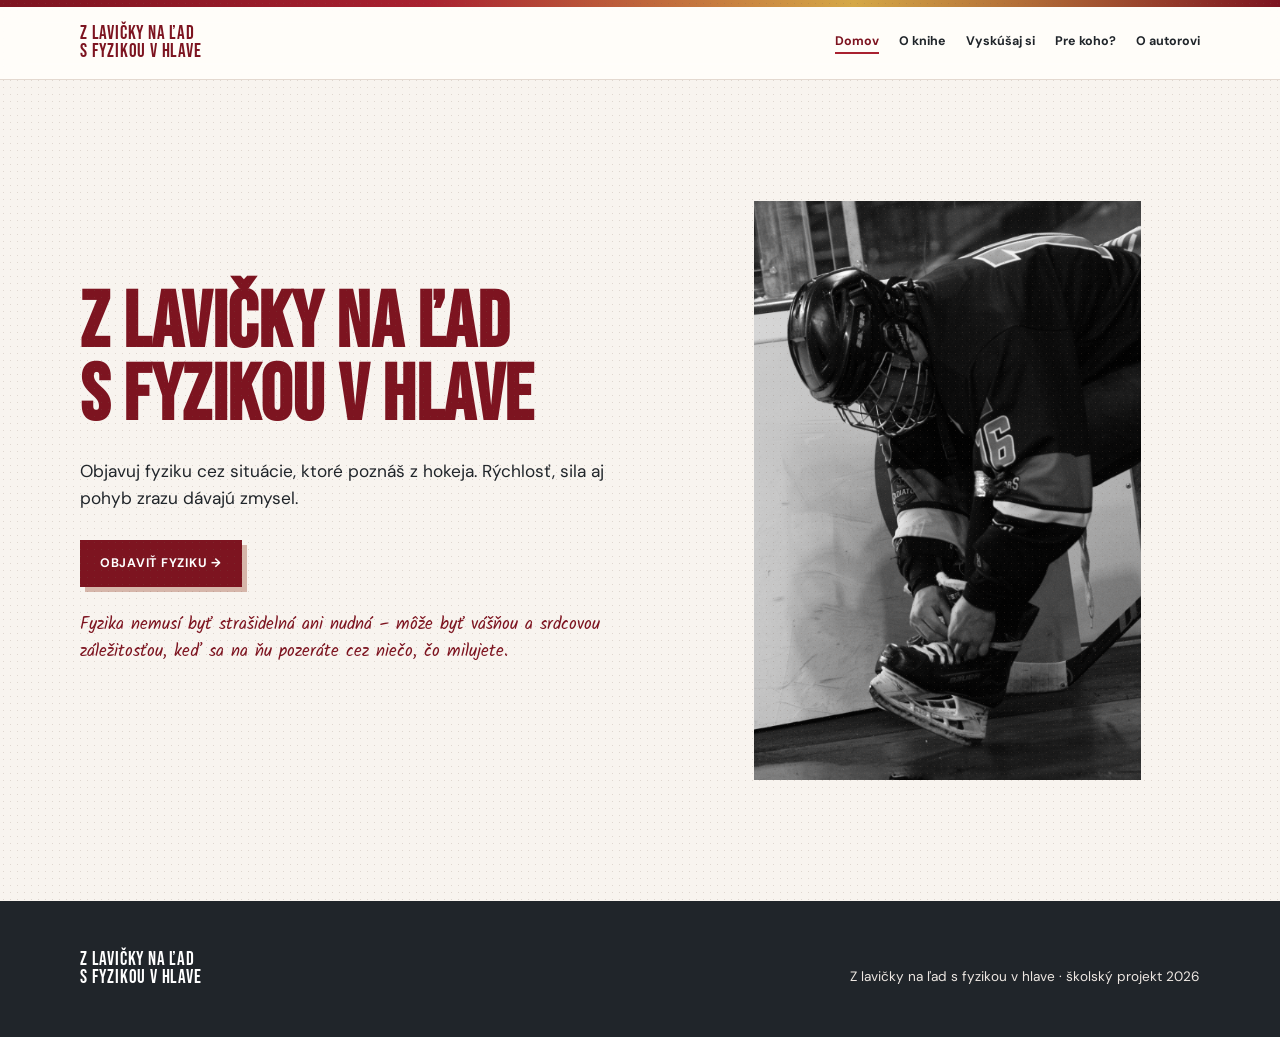
==== commit 8bf6a11b: "Odstrániť Fyziku z menu a opraviť odkazy" ====
--- a/index.html
+++ b/index.html
@@ -1 +1 @@
-<!doctype html><html lang="sk"><head><meta charset="utf-8"><meta name="viewport" content="width=device-width,initial-scale=1"><meta name="description" content="Z lavičky na ľad s fyzikou v hlave – školský projekt o fyzike v hokeji."><title>Z lavičky na ľad s fyzikou v hlave</title><link rel="stylesheet" href="styles.css"></head><body><div class="topline"></div><header><nav class="container"><a class="brand" href="index.html">Z LAVIČKY NA ĽAD<br>S FYZIKOU V HLAVE</a><div class="links"><a class="active" href="index.html">Domov</a><a href="o-projekte.html">O knihe</a><a href="fyzika.html">Fyzika</a><a href="vyskusaj-si.html">Vyskúšaj si</a><a href="pre-koho.html">Pre koho?</a><a href="o-autorovi.html">O autorovi</a></div></nav></header><main><section class="hero container"><div><h1>Z LAVIČKY NA ĽAD<br>S FYZIKOU V HLAVE</h1><p>Objavuj fyziku cez situácie, ktoré poznáš z hokeja. Rýchlosť, sila aj pohyb zrazu dávajú zmysel.</p><a class="button" href="fyzika.html">Objaviť fyziku →</a><p class="hand">Fyzika nemusí byť strašidelná ani nudná – môže byť vášňou a srdcovou záležitosťou, keď sa na ňu pozeráte cez niečo, čo milujete.</p></div><div class="hero-art"><img class="hero-photo" src="hokejista.jpg" alt="Hokejista pri obúvaní korčule"></div></section></main><footer><div class="container"><a class="brand" href="index.html">Z LAVIČKY NA ĽAD<br>S FYZIKOU V HLAVE</a><p>Z lavičky na ľad s fyzikou v hlave · školský projekt 2026</p></div></footer></body></html>
+<!doctype html><html lang="sk"><head><meta charset="utf-8"><meta name="viewport" content="width=device-width,initial-scale=1"><meta name="description" content="Z lavičky na ľad s fyzikou v hlave – školský projekt o fyzike v hokeji."><title>Z lavičky na ľad s fyzikou v hlave</title><link rel="stylesheet" href="styles.css"></head><body><div class="topline"></div><header><nav class="container"><a class="brand" href="index.html">Z LAVIČKY NA ĽAD<br>S FYZIKOU V HLAVE</a><div class="links"><a class="active" href="index.html">Domov</a><a href="o-projekte.html">O knihe</a><a href="vyskusaj-si.html">Vyskúšaj si</a><a href="pre-koho.html">Pre koho?</a><a href="o-autorovi.html">O autorovi</a></div></nav></header><main><section class="hero container"><div><h1>Z LAVIČKY NA ĽAD<br>S FYZIKOU V HLAVE</h1><p>Objavuj fyziku cez situácie, ktoré poznáš z hokeja. Rýchlosť, sila aj pohyb zrazu dávajú zmysel.</p><a class="button" href="vyskusaj-si.html">Objaviť fyziku →</a><p class="hand">Fyzika nemusí byť strašidelná ani nudná – môže byť vášňou a srdcovou záležitosťou, keď sa na ňu pozeráte cez niečo, čo milujete.</p></div><div class="hero-art"><img class="hero-photo" src="hokejista.jpg" alt="Hokejista pri obúvaní korčule"></div></section></main><footer><div class="container"><a class="brand" href="index.html">Z LAVIČKY NA ĽAD<br>S FYZIKOU V HLAVE</a><p>Z lavičky na ľad s fyzikou v hlave · školský projekt 2026</p></div></footer></body></html>
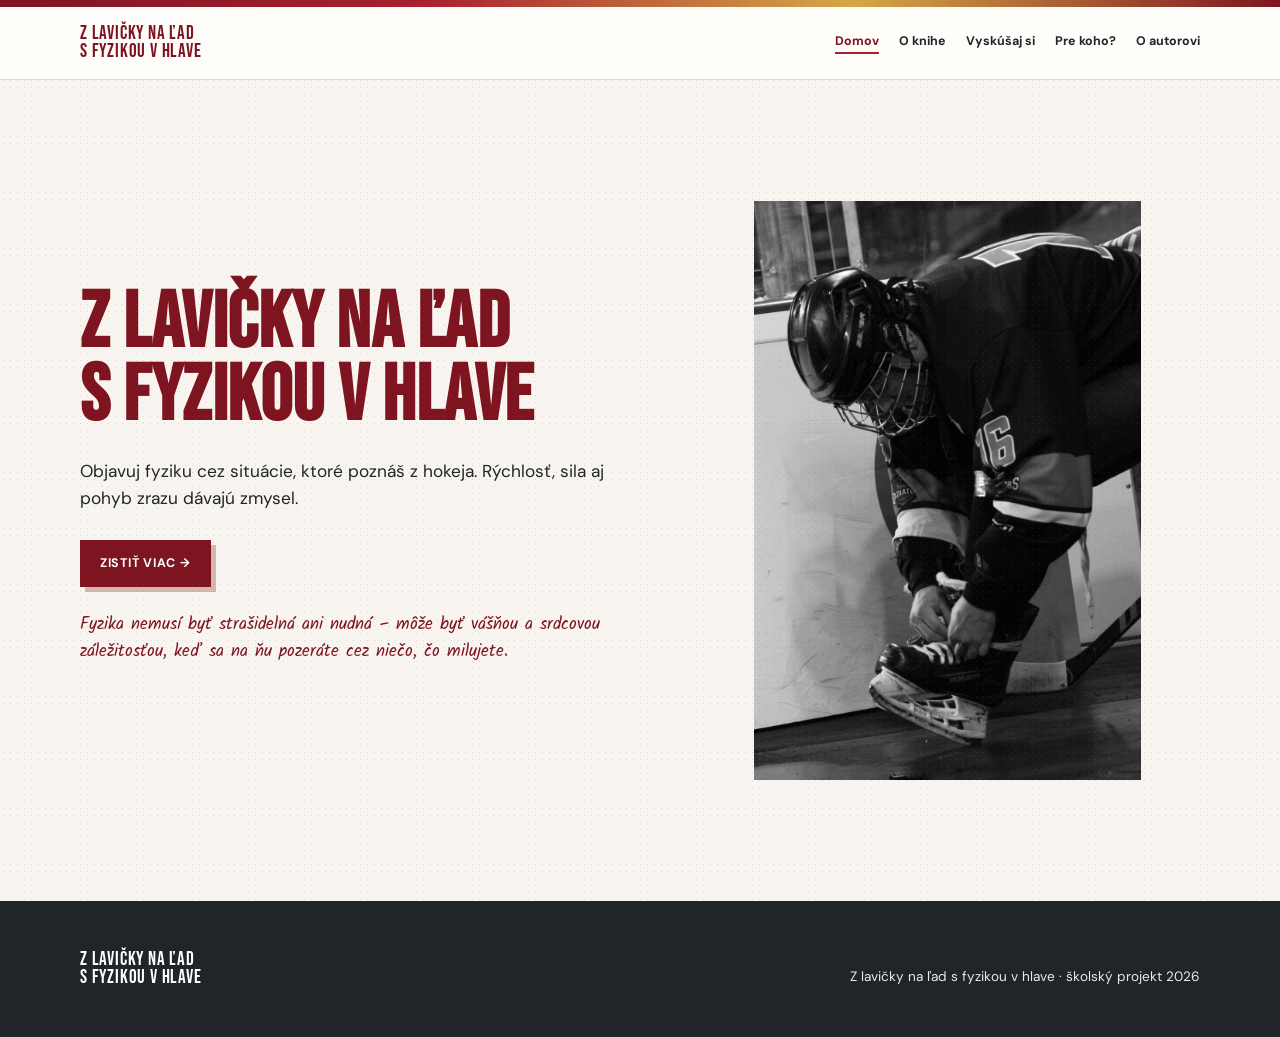
==== commit 81c9ac57: "Zmeniť hlavné tlačidlo na Zistiť viac" ====
--- a/index.html
+++ b/index.html
@@ -1 +1 @@
-<!doctype html><html lang="sk"><head><meta charset="utf-8"><meta name="viewport" content="width=device-width,initial-scale=1"><meta name="description" content="Z lavičky na ľad s fyzikou v hlave – školský projekt o fyzike v hokeji."><title>Z lavičky na ľad s fyzikou v hlave</title><link rel="stylesheet" href="styles.css"></head><body><div class="topline"></div><header><nav class="container"><a class="brand" href="index.html">Z LAVIČKY NA ĽAD<br>S FYZIKOU V HLAVE</a><div class="links"><a class="active" href="index.html">Domov</a><a href="o-projekte.html">O knihe</a><a href="vyskusaj-si.html">Vyskúšaj si</a><a href="pre-koho.html">Pre koho?</a><a href="o-autorovi.html">O autorovi</a></div></nav></header><main><section class="hero container"><div><h1>Z LAVIČKY NA ĽAD<br>S FYZIKOU V HLAVE</h1><p>Objavuj fyziku cez situácie, ktoré poznáš z hokeja. Rýchlosť, sila aj pohyb zrazu dávajú zmysel.</p><a class="button" href="vyskusaj-si.html">Objaviť fyziku →</a><p class="hand">Fyzika nemusí byť strašidelná ani nudná – môže byť vášňou a srdcovou záležitosťou, keď sa na ňu pozeráte cez niečo, čo milujete.</p></div><div class="hero-art"><img class="hero-photo" src="hokejista.jpg" alt="Hokejista pri obúvaní korčule"></div></section></main><footer><div class="container"><a class="brand" href="index.html">Z LAVIČKY NA ĽAD<br>S FYZIKOU V HLAVE</a><p>Z lavičky na ľad s fyzikou v hlave · školský projekt 2026</p></div></footer></body></html>
+<!doctype html><html lang="sk"><head><meta charset="utf-8"><meta name="viewport" content="width=device-width,initial-scale=1"><meta name="description" content="Z lavičky na ľad s fyzikou v hlave – školský projekt o fyzike v hokeji."><title>Z lavičky na ľad s fyzikou v hlave</title><link rel="stylesheet" href="styles.css"></head><body><div class="topline"></div><header><nav class="container"><a class="brand" href="index.html">Z LAVIČKY NA ĽAD<br>S FYZIKOU V HLAVE</a><div class="links"><a class="active" href="index.html">Domov</a><a href="o-projekte.html">O knihe</a><a href="vyskusaj-si.html">Vyskúšaj si</a><a href="pre-koho.html">Pre koho?</a><a href="o-autorovi.html">O autorovi</a></div></nav></header><main><section class="hero container"><div><h1>Z LAVIČKY NA ĽAD<br>S FYZIKOU V HLAVE</h1><p>Objavuj fyziku cez situácie, ktoré poznáš z hokeja. Rýchlosť, sila aj pohyb zrazu dávajú zmysel.</p><a class="button" href="o-projekte.html">Zistiť viac →</a><p class="hand">Fyzika nemusí byť strašidelná ani nudná – môže byť vášňou a srdcovou záležitosťou, keď sa na ňu pozeráte cez niečo, čo milujete.</p></div><div class="hero-art"><img class="hero-photo" src="hokejista.jpg" alt="Hokejista pri obúvaní korčule"></div></section></main><footer><div class="container"><a class="brand" href="index.html">Z LAVIČKY NA ĽAD<br>S FYZIKOU V HLAVE</a><p>Z lavičky na ľad s fyzikou v hlave · školský projekt 2026</p></div></footer></body></html>
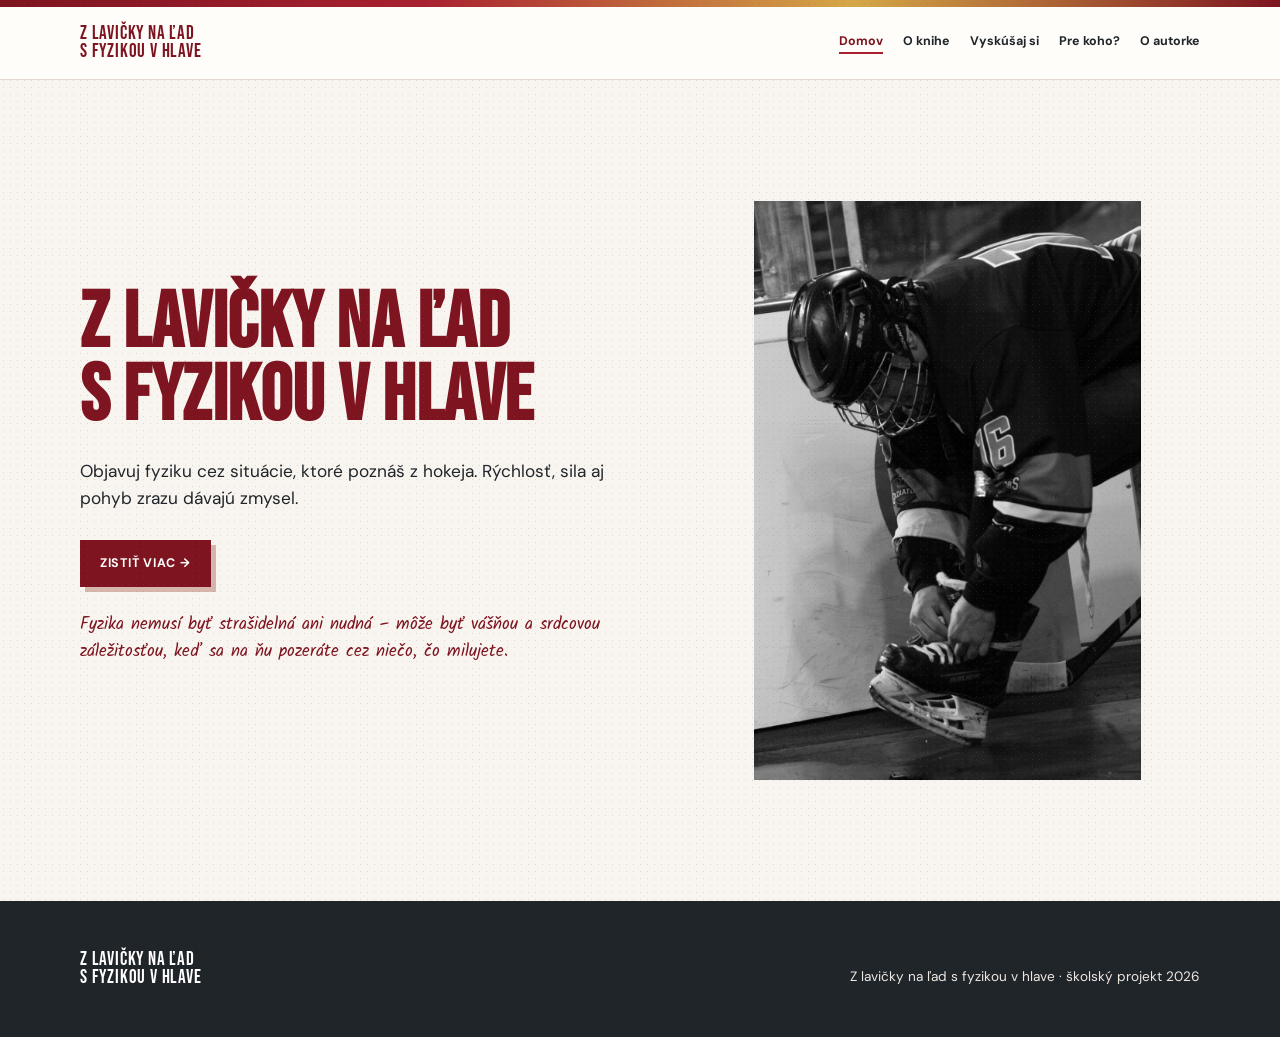
==== commit 71b6a25c: "Doplniť kontakt a školy autorky" ====
--- a/index.html
+++ b/index.html
@@ -1 +1 @@
-<!doctype html><html lang="sk"><head><meta charset="utf-8"><meta name="viewport" content="width=device-width,initial-scale=1"><meta name="description" content="Z lavičky na ľad s fyzikou v hlave – školský projekt o fyzike v hokeji."><title>Z lavičky na ľad s fyzikou v hlave</title><link rel="stylesheet" href="styles.css"></head><body><div class="topline"></div><header><nav class="container"><a class="brand" href="index.html">Z LAVIČKY NA ĽAD<br>S FYZIKOU V HLAVE</a><div class="links"><a class="active" href="index.html">Domov</a><a href="o-projekte.html">O knihe</a><a href="vyskusaj-si.html">Vyskúšaj si</a><a href="pre-koho.html">Pre koho?</a><a href="o-autorovi.html">O autorovi</a></div></nav></header><main><section class="hero container"><div><h1>Z LAVIČKY NA ĽAD<br>S FYZIKOU V HLAVE</h1><p>Objavuj fyziku cez situácie, ktoré poznáš z hokeja. Rýchlosť, sila aj pohyb zrazu dávajú zmysel.</p><a class="button" href="o-projekte.html">Zistiť viac →</a><p class="hand">Fyzika nemusí byť strašidelná ani nudná – môže byť vášňou a srdcovou záležitosťou, keď sa na ňu pozeráte cez niečo, čo milujete.</p></div><div class="hero-art"><img class="hero-photo" src="hokejista.jpg" alt="Hokejista pri obúvaní korčule"></div></section></main><footer><div class="container"><a class="brand" href="index.html">Z LAVIČKY NA ĽAD<br>S FYZIKOU V HLAVE</a><p>Z lavičky na ľad s fyzikou v hlave · školský projekt 2026</p></div></footer></body></html>
+<!doctype html><html lang="sk"><head><meta charset="utf-8"><meta name="viewport" content="width=device-width,initial-scale=1"><meta name="description" content="Z lavičky na ľad s fyzikou v hlave – školský projekt o fyzike v hokeji."><title>Z lavičky na ľad s fyzikou v hlave</title><link rel="stylesheet" href="styles.css"></head><body><div class="topline"></div><header><nav class="container"><a class="brand" href="index.html">Z LAVIČKY NA ĽAD<br>S FYZIKOU V HLAVE</a><div class="links"><a class="active" href="index.html">Domov</a><a href="o-projekte.html">O knihe</a><a href="vyskusaj-si.html">Vyskúšaj si</a><a href="pre-koho.html">Pre koho?</a><a href="o-autorovi.html">O autorke</a></div></nav></header><main><section class="hero container"><div><h1>Z LAVIČKY NA ĽAD<br>S FYZIKOU V HLAVE</h1><p>Objavuj fyziku cez situácie, ktoré poznáš z hokeja. Rýchlosť, sila aj pohyb zrazu dávajú zmysel.</p><a class="button" href="o-projekte.html">Zistiť viac →</a><p class="hand">Fyzika nemusí byť strašidelná ani nudná – môže byť vášňou a srdcovou záležitosťou, keď sa na ňu pozeráte cez niečo, čo milujete.</p></div><div class="hero-art"><img class="hero-photo" src="hokejista.jpg" alt="Hokejista pri obúvaní korčule"></div></section></main><footer><div class="container"><a class="brand" href="index.html">Z LAVIČKY NA ĽAD<br>S FYZIKOU V HLAVE</a><p>Z lavičky na ľad s fyzikou v hlave · školský projekt 2026</p></div></footer></body></html>
--- a/styles.css
+++ b/styles.css
@@ -27,7 +27,12 @@
 .project-book{text-align:center}
 .project-book .book-cover{margin:48px auto 0;transform:none}
 section{padding:100px 0}
-.page-hero{padding:85px 0 45px;background:linear-gradient(135deg,#fffdfa,#f2e5dd)}
+main:has(> .page-hero){min-height:calc(100svh - 79px)}
+.page-hero{padding:38px 0 30px;background:linear-gradient(135deg,#fffdfa,#f2e5dd)}
+.page-hero .eyebrow{margin-bottom:10px}
+.page-hero h1{font-size:clamp(3.5rem,5.8vw,5.2rem)}
+.page-hero p{max-width:780px;margin:14px 0 0;font-size:1rem}
+.page-hero + section{padding:40px 0 36px}
 .intro,.steps{display:grid;grid-template-columns:.85fr 1.15fr;gap:70px;align-items:start}
 .intro p{font-size:1.1rem}
 .note{border-left:5px solid var(--red);padding:18px 21px;background:#f2e9e1;margin-top:30px;font-family:'Kalam',cursive;font-size:1.2rem;color:var(--wine)}
@@ -62,7 +67,7 @@
 footer .container{display:flex;justify-content:space-between;align-items:end;gap:30px}
 footer p{margin:0;font-size:.85rem}
 footer .brand{color:#fff}
-@media(max-width:800px){.links{gap:12px}
+@media(max-width:800px){.page-hero{padding:30px 0 26px}.links{gap:12px}
 .links a{font-size:.7rem}
 .intro,.steps{grid-template-columns:1fr;gap:36px}
 .hero{grid-template-columns:1.06fr .94fr;gap:20px;padding:45px 0}
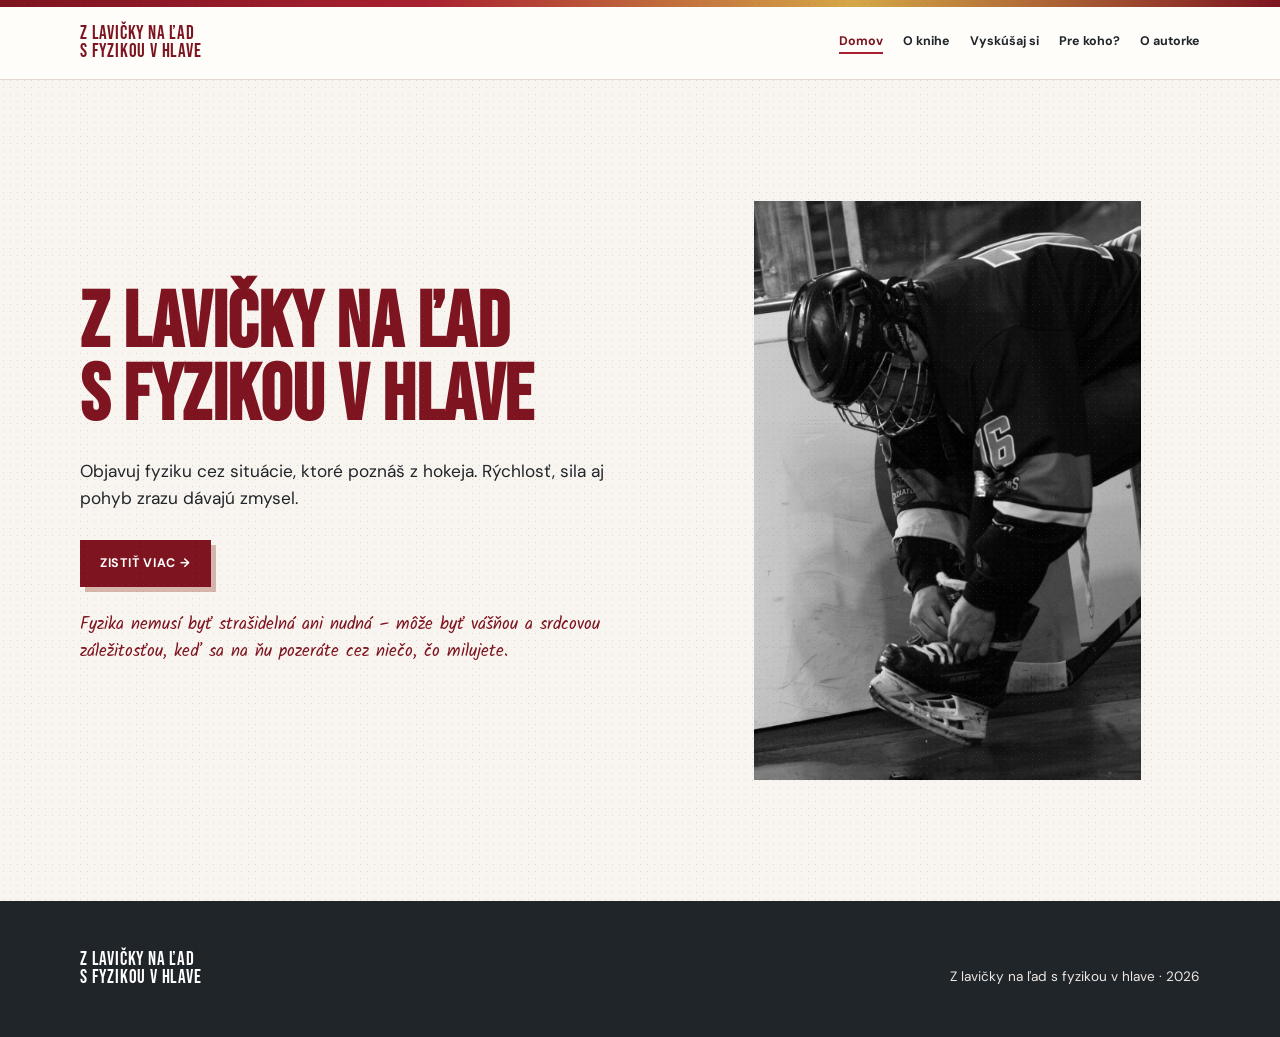
==== commit 071e3a94: "Odstrániť školský projekt z pätičky" ====
--- a/index.html
+++ b/index.html
@@ -1 +1 @@
-<!doctype html><html lang="sk"><head><meta charset="utf-8"><meta name="viewport" content="width=device-width,initial-scale=1"><meta name="description" content="Z lavičky na ľad s fyzikou v hlave – školský projekt o fyzike v hokeji."><title>Z lavičky na ľad s fyzikou v hlave</title><link rel="stylesheet" href="styles.css"></head><body><div class="topline"></div><header><nav class="container"><a class="brand" href="index.html">Z LAVIČKY NA ĽAD<br>S FYZIKOU V HLAVE</a><div class="links"><a class="active" href="index.html">Domov</a><a href="o-projekte.html">O knihe</a><a href="vyskusaj-si.html">Vyskúšaj si</a><a href="pre-koho.html">Pre koho?</a><a href="o-autorovi.html">O autorke</a></div></nav></header><main><section class="hero container"><div><h1>Z LAVIČKY NA ĽAD<br>S FYZIKOU V HLAVE</h1><p>Objavuj fyziku cez situácie, ktoré poznáš z hokeja. Rýchlosť, sila aj pohyb zrazu dávajú zmysel.</p><a class="button" href="o-projekte.html">Zistiť viac →</a><p class="hand">Fyzika nemusí byť strašidelná ani nudná – môže byť vášňou a srdcovou záležitosťou, keď sa na ňu pozeráte cez niečo, čo milujete.</p></div><div class="hero-art"><img class="hero-photo" src="hokejista.jpg" alt="Hokejista pri obúvaní korčule"></div></section></main><footer><div class="container"><a class="brand" href="index.html">Z LAVIČKY NA ĽAD<br>S FYZIKOU V HLAVE</a><p>Z lavičky na ľad s fyzikou v hlave · školský projekt 2026</p></div></footer></body></html>
+<!doctype html><html lang="sk"><head><meta charset="utf-8"><meta name="viewport" content="width=device-width,initial-scale=1"><meta name="description" content="Z lavičky na ľad s fyzikou v hlave – školský projekt o fyzike v hokeji."><title>Z lavičky na ľad s fyzikou v hlave</title><link rel="stylesheet" href="styles.css"></head><body><div class="topline"></div><header><nav class="container"><a class="brand" href="index.html">Z LAVIČKY NA ĽAD<br>S FYZIKOU V HLAVE</a><div class="links"><a class="active" href="index.html">Domov</a><a href="o-projekte.html">O knihe</a><a href="vyskusaj-si.html">Vyskúšaj si</a><a href="pre-koho.html">Pre koho?</a><a href="o-autorovi.html">O autorke</a></div></nav></header><main><section class="hero container"><div><h1>Z LAVIČKY NA ĽAD<br>S FYZIKOU V HLAVE</h1><p>Objavuj fyziku cez situácie, ktoré poznáš z hokeja. Rýchlosť, sila aj pohyb zrazu dávajú zmysel.</p><a class="button" href="o-projekte.html">Zistiť viac →</a><p class="hand">Fyzika nemusí byť strašidelná ani nudná – môže byť vášňou a srdcovou záležitosťou, keď sa na ňu pozeráte cez niečo, čo milujete.</p></div><div class="hero-art"><img class="hero-photo" src="hokejista.jpg" alt="Hokejista pri obúvaní korčule"></div></section></main><footer><div class="container"><a class="brand" href="index.html">Z LAVIČKY NA ĽAD<br>S FYZIKOU V HLAVE</a><p>Z lavičky na ľad s fyzikou v hlave · 2026</p></div></footer></body></html>
